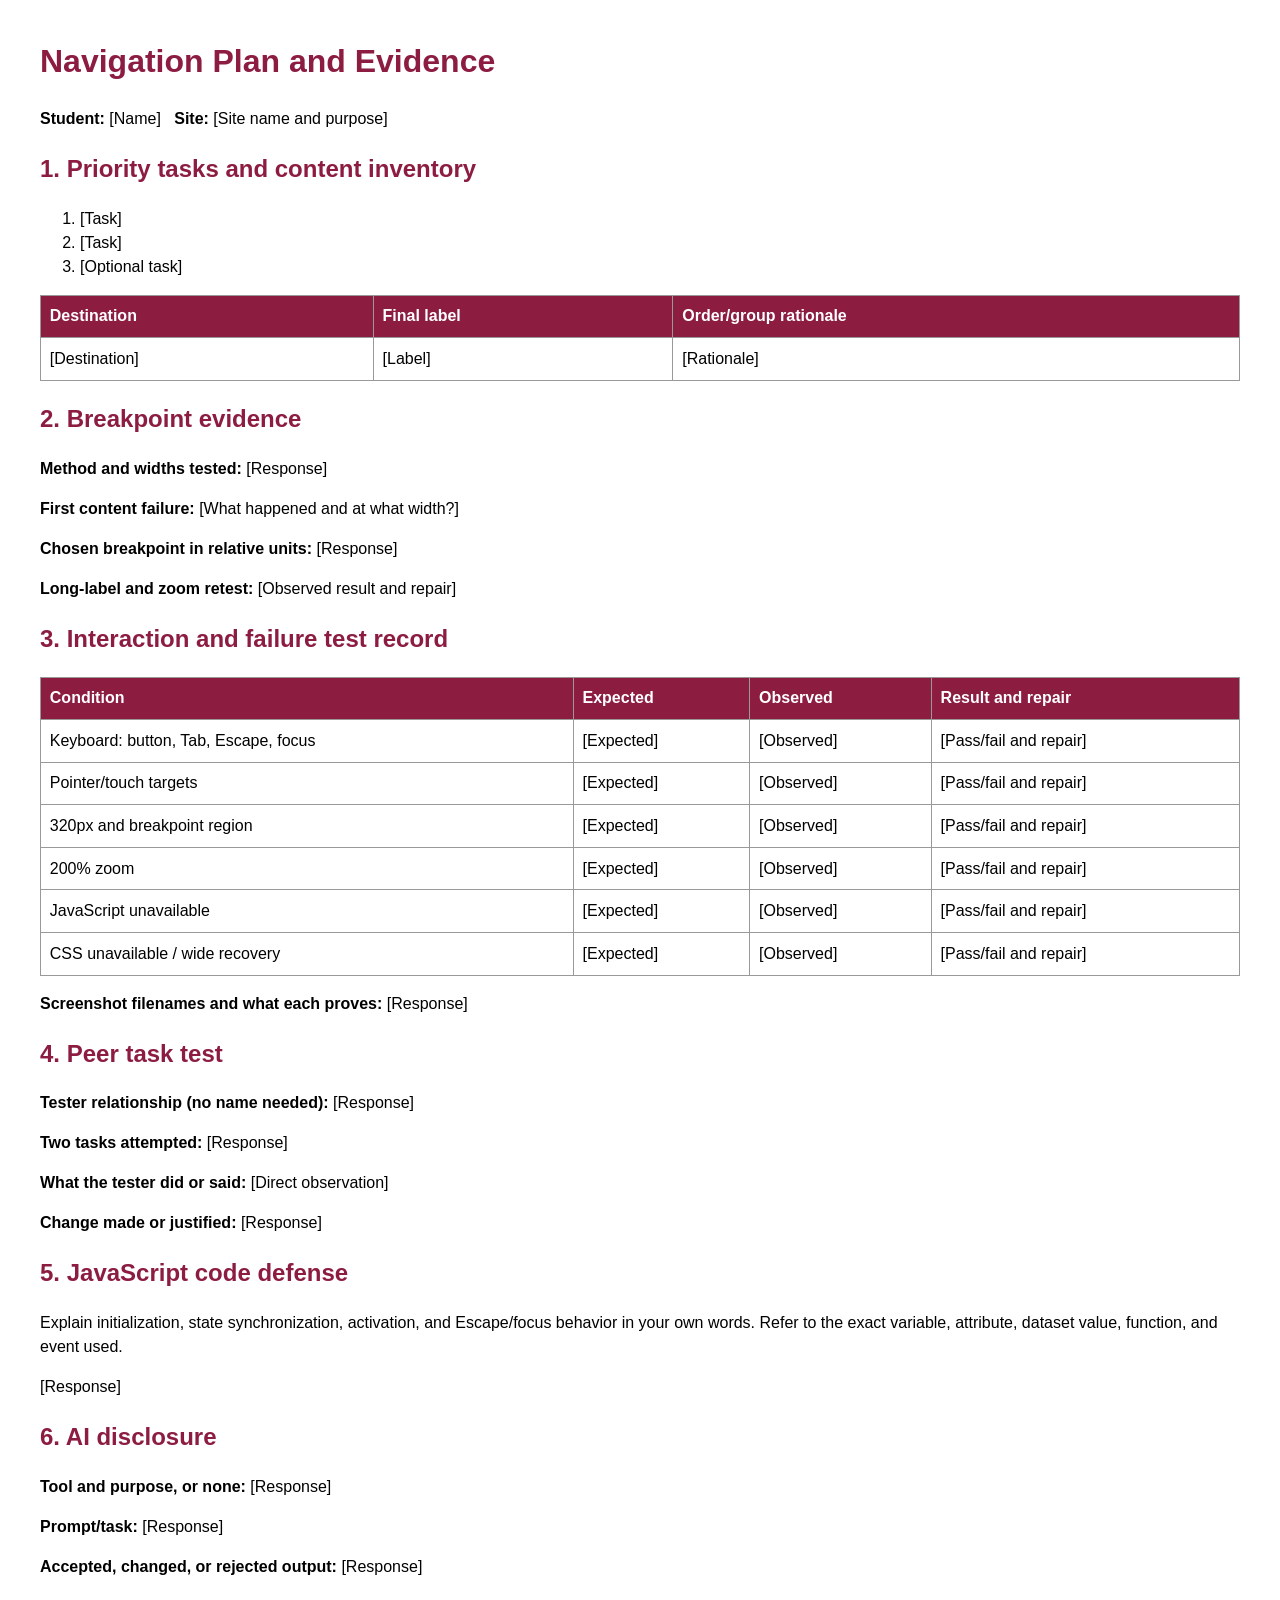
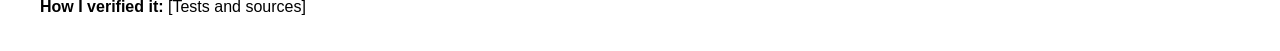
==== navigation-plan.html @ 3e5d2d66 "Add files via upload" ====
<!doctype html><html lang="en"><head><meta charset="utf-8"><title>Navigation Plan and Evidence</title><style>body{max-width:75rem;margin:auto;padding:1rem;font:1rem/1.5 Arial,sans-serif}h1,h2{color:#8c1d40}table{width:100%;border-collapse:collapse}th,td{border:1px solid #999;padding:.55rem;text-align:left;vertical-align:top}th{background:#8c1d40;color:#fff}</style></head><body>
<h1>Navigation Plan and Evidence</h1><p><strong>Student:</strong> [Name] &nbsp; <strong>Site:</strong> [Site name and purpose]</p>
<h2>1. Priority tasks and content inventory</h2><ol><li>[Task]</li><li>[Task]</li><li>[Optional task]</li></ol><table><tr><th>Destination</th><th>Final label</th><th>Order/group rationale</th></tr><tr><td>[Destination]</td><td>[Label]</td><td>[Rationale]</td></tr></table>
<h2>2. Breakpoint evidence</h2><p><strong>Method and widths tested:</strong> [Response]</p><p><strong>First content failure:</strong> [What happened and at what width?]</p><p><strong>Chosen breakpoint in relative units:</strong> [Response]</p><p><strong>Long-label and zoom retest:</strong> [Observed result and repair]</p>
<h2>3. Interaction and failure test record</h2><table><tr><th>Condition</th><th>Expected</th><th>Observed</th><th>Result and repair</th></tr><tr><td>Keyboard: button, Tab, Escape, focus</td><td>[Expected]</td><td>[Observed]</td><td>[Pass/fail and repair]</td></tr><tr><td>Pointer/touch targets</td><td>[Expected]</td><td>[Observed]</td><td>[Pass/fail and repair]</td></tr><tr><td>320px and breakpoint region</td><td>[Expected]</td><td>[Observed]</td><td>[Pass/fail and repair]</td></tr><tr><td>200% zoom</td><td>[Expected]</td><td>[Observed]</td><td>[Pass/fail and repair]</td></tr><tr><td>JavaScript unavailable</td><td>[Expected]</td><td>[Observed]</td><td>[Pass/fail and repair]</td></tr><tr><td>CSS unavailable / wide recovery</td><td>[Expected]</td><td>[Observed]</td><td>[Pass/fail and repair]</td></tr></table><p><strong>Screenshot filenames and what each proves:</strong> [Response]</p>
<h2>4. Peer task test</h2><p><strong>Tester relationship (no name needed):</strong> [Response]</p><p><strong>Two tasks attempted:</strong> [Response]</p><p><strong>What the tester did or said:</strong> [Direct observation]</p><p><strong>Change made or justified:</strong> [Response]</p>
<h2>5. JavaScript code defense</h2><p>Explain initialization, state synchronization, activation, and Escape/focus behavior in your own words. Refer to the exact variable, attribute, dataset value, function, and event used.</p><p>[Response]</p>
<h2>6. AI disclosure</h2><p><strong>Tool and purpose, or none:</strong> [Response]</p><p><strong>Prompt/task:</strong> [Response]</p><p><strong>Accepted, changed, or rejected output:</strong> [Response]</p><p><strong>How I verified it:</strong> [Tests and sources]</p>
</body></html>
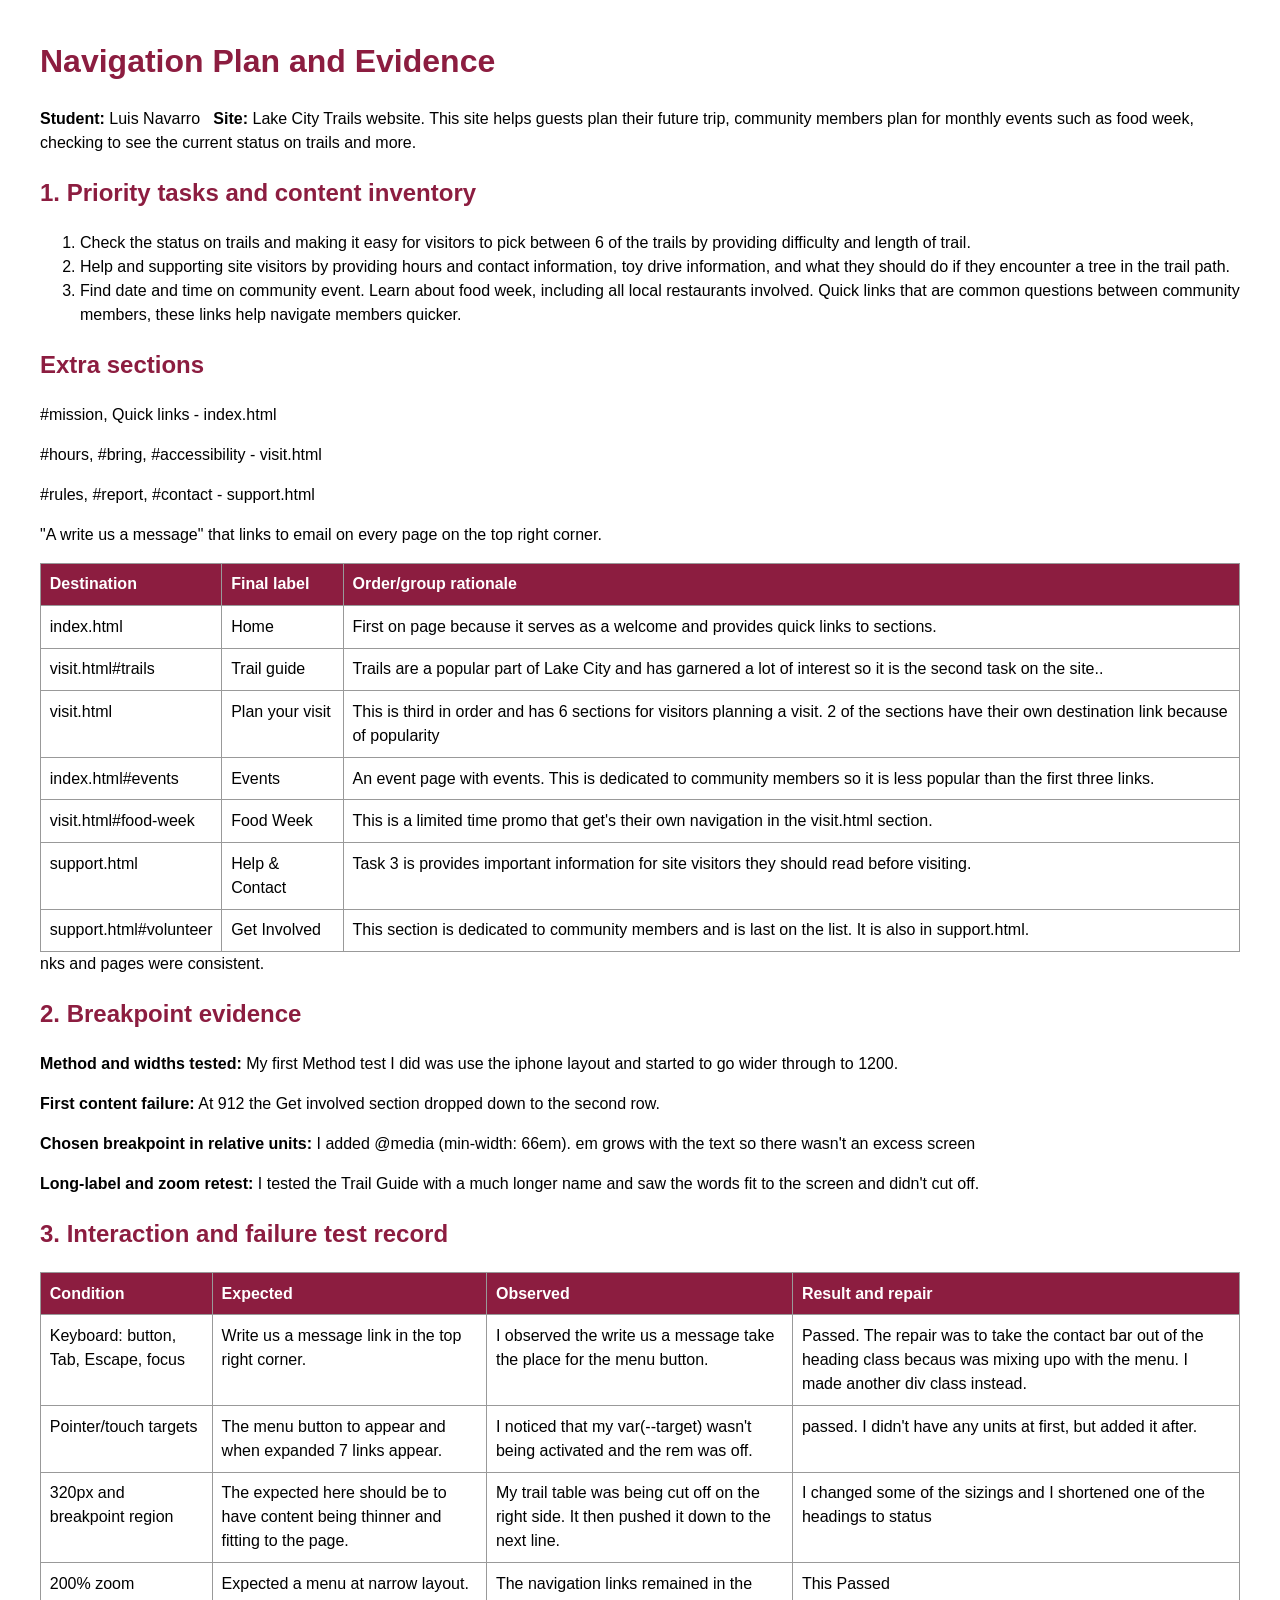
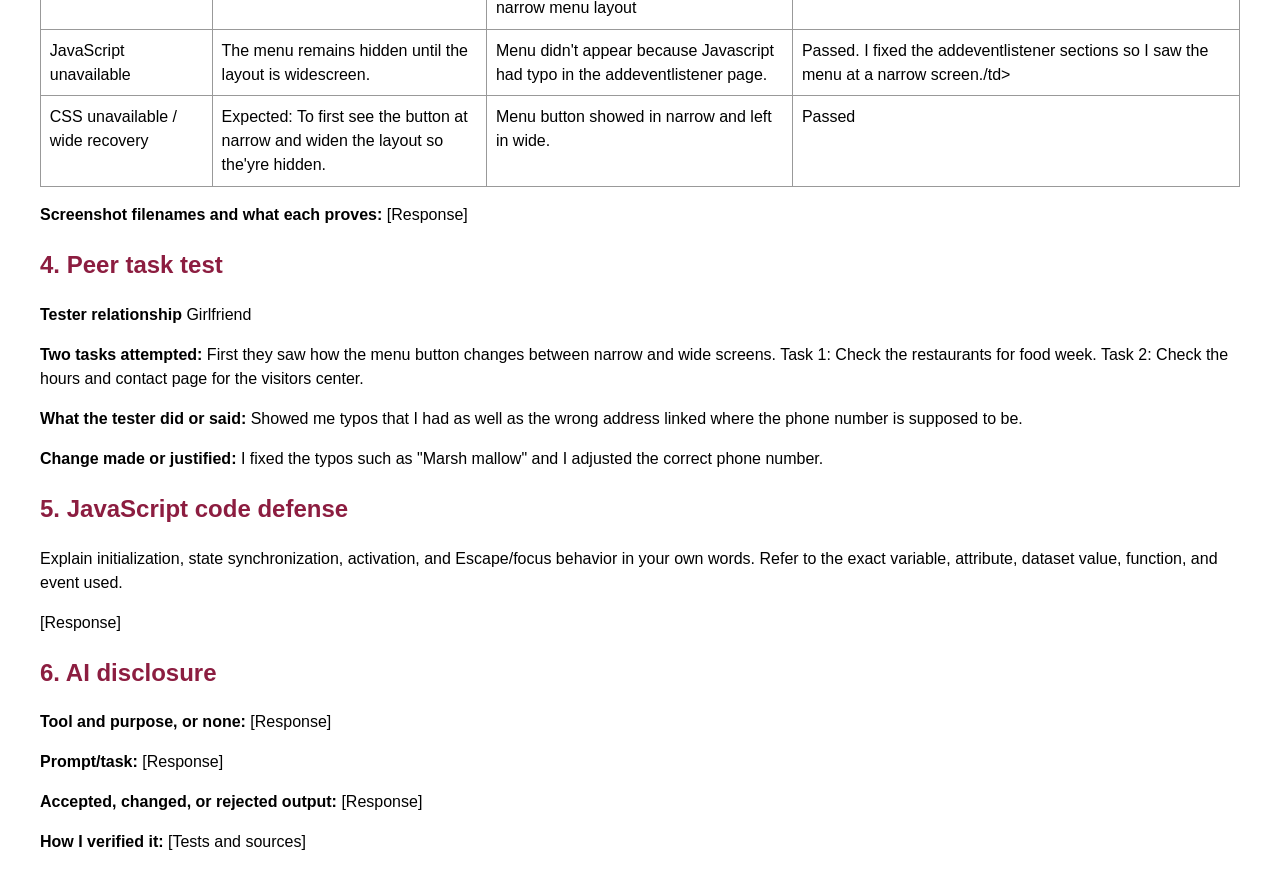
==== commit e3e7f951: "Navigation plan" ====
--- a/navigation-plan.html
+++ b/navigation-plan.html
@@ -1,9 +1,50 @@
 <!doctype html><html lang="en"><head><meta charset="utf-8"><title>Navigation Plan and Evidence</title><style>body{max-width:75rem;margin:auto;padding:1rem;font:1rem/1.5 Arial,sans-serif}h1,h2{color:#8c1d40}table{width:100%;border-collapse:collapse}th,td{border:1px solid #999;padding:.55rem;text-align:left;vertical-align:top}th{background:#8c1d40;color:#fff}</style></head><body>
-<h1>Navigation Plan and Evidence</h1><p><strong>Student:</strong> [Name] &nbsp; <strong>Site:</strong> [Site name and purpose]</p>
-<h2>1. Priority tasks and content inventory</h2><ol><li>[Task]</li><li>[Task]</li><li>[Optional task]</li></ol><table><tr><th>Destination</th><th>Final label</th><th>Order/group rationale</th></tr><tr><td>[Destination]</td><td>[Label]</td><td>[Rationale]</td></tr></table>
-<h2>2. Breakpoint evidence</h2><p><strong>Method and widths tested:</strong> [Response]</p><p><strong>First content failure:</strong> [What happened and at what width?]</p><p><strong>Chosen breakpoint in relative units:</strong> [Response]</p><p><strong>Long-label and zoom retest:</strong> [Observed result and repair]</p>
-<h2>3. Interaction and failure test record</h2><table><tr><th>Condition</th><th>Expected</th><th>Observed</th><th>Result and repair</th></tr><tr><td>Keyboard: button, Tab, Escape, focus</td><td>[Expected]</td><td>[Observed]</td><td>[Pass/fail and repair]</td></tr><tr><td>Pointer/touch targets</td><td>[Expected]</td><td>[Observed]</td><td>[Pass/fail and repair]</td></tr><tr><td>320px and breakpoint region</td><td>[Expected]</td><td>[Observed]</td><td>[Pass/fail and repair]</td></tr><tr><td>200% zoom</td><td>[Expected]</td><td>[Observed]</td><td>[Pass/fail and repair]</td></tr><tr><td>JavaScript unavailable</td><td>[Expected]</td><td>[Observed]</td><td>[Pass/fail and repair]</td></tr><tr><td>CSS unavailable / wide recovery</td><td>[Expected]</td><td>[Observed]</td><td>[Pass/fail and repair]</td></tr></table><p><strong>Screenshot filenames and what each proves:</strong> [Response]</p>
-<h2>4. Peer task test</h2><p><strong>Tester relationship (no name needed):</strong> [Response]</p><p><strong>Two tasks attempted:</strong> [Response]</p><p><strong>What the tester did or said:</strong> [Direct observation]</p><p><strong>Change made or justified:</strong> [Response]</p>
+<h1>Navigation Plan and Evidence</h1><p><strong>Student:</strong> Luis Navarro &nbsp; <strong>Site:</strong> Lake City Trails website. This site helps guests plan their future trip, community members plan for monthly events such as food week, checking to see the current status on trails and more. </p>
+<h2>1. Priority tasks and content inventory</h2><ol><li>Check the status on trails and making it easy for visitors to pick between 6 of the trails by providing difficulty and length of trail.</li><li>Help and supporting site visitors by providing hours and contact information, toy drive information, and what they should do if they encounter a tree in the trail path. </li><li>Find date and time on community event. Learn about food week, including all local restaurants involved. Quick links that are common questions between community members, these links help navigate members quicker. </li></ol>
+<table><tr><th>Destination</th><th>Final label</th><th>Order/group rationale</th></tr>
+<tr><td>index.html</td>
+<td>Home</td>
+<td>First on page because it serves as a welcome and provides quick links to sections. </td></tr>
+<tr><td>visit.html#trails</td>
+<td>Trail guide</td>
+<td>Trails are a popular part of Lake City and has garnered a lot of interest so it is the second task on the site..</td></tr>
+<tr><td>visit.html</td>
+<td>Plan your visit</td>
+<td>This is third in order and has 6 sections for visitors planning a visit. 2 of the sections have their own destination link because of popularity</td></tr>
+<tr><td>index.html#events</td>
+<td>Events</td>
+<td>An event page with events. This is dedicated to community members so it is less popular than the first three links.</td></tr>
+<tr><td>visit.html#food-week</td>
+<td>Food Week</td>
+<td>This is a limited time promo that get's their own navigation in the visit.html section.</td></tr>
+<tr><td>support.html</td>
+<td>Help & Contact</td>
+<td>Task 3 is provides important information for site visitors they should read before visiting.</td></tr>
+<tr><td>support.html#volunteer</td>
+<td>Get Involved</td>
+<td>This section is dedicated to community members and is last on the list. It is also in support.html.</td></tr>
+<h2>Extra sections</h2>
+<p>#mission, Quick links - index.html</p>
+<p>#hours, #bring, #accessibility - visit.html</p>
+<p>#rules, #report, #contact - support.html</p>
+<p>"A write us a message" that links to email on every page on the top right corner.</p>
+
+
+
+</table>nks and pages were consistent.
+
+<h2>2. Breakpoint evidence</h2><p><strong>Method and widths tested:</strong> My first Method test I did was use the iphone layout and started to go wider through to 1200.</p><p><strong>First content failure:</strong> At 912 the Get involved section dropped down to the second row.</p><p><strong>Chosen breakpoint in relative units:</strong> I added @media (min-width: 66em). em grows with the text so there wasn't an excess screen </p><p><strong>Long-label and zoom retest:</strong> I tested the Trail Guide with a much longer name and saw the words fit to the screen and didn't cut off.</p>
+<h2>3. Interaction and failure test record</h2><table><tr><th>Condition</th><th>Expected</th><th>Observed</th><th>Result and repair</th></tr>
+<tr><td>Keyboard: button, Tab, Escape, focus</td><td>Write us a message link in the top right corner.</td><td>I observed the write us a message take the place for the menu button.</td><td>Passed. The repair was to take the contact bar out of the heading class becaus was mixing upo with the menu. I made another div class instead.  </td></tr>
+<tr><td>Pointer/touch targets</td><td>The menu button to appear and when expanded 7 links appear.</td><td>I noticed that my var(--target) wasn't being activated and the rem was off.</td><td>passed. I didn't have any units at first, but added it after.</td></tr>
+<tr><td>320px and breakpoint region</td><td>The expected here should be to have content being thinner and fitting to the page.</td><td>My trail table was being cut off on the right side. It then pushed it down to the next line.</td><td>I changed some of the sizings and I shortened one of the headings to status</td></tr>
+<tr><td>200% zoom</td><td>Expected a menu at narrow layout.</td><td>The navigation links remained in the narrow menu layout</td><td>This Passed</td></tr>
+<tr><td>JavaScript unavailable</td><td>The menu remains hidden until the layout is widescreen.</td><td>Menu didn't appear because Javascript had typo in the addeventlistener page.</td><td>Passed. I fixed the addeventlistener sections so I saw the menu at a narrow screen./td></tr>
+<tr><td>CSS unavailable / wide recovery</td><td>Expected: To first see the button at narrow and widen the layout so the'yre hidden.</td><td>Menu button showed in narrow and left in wide.</td><td>Passed</td></tr></table><p><strong>Screenshot filenames and what each proves:</strong> [Response]</p>
+
+<h2>4. Peer task test</h2><p><strong>Tester relationship</strong> Girlfriend</p><p><strong>Two tasks attempted:</strong> First they saw how the menu button changes between narrow and wide screens. Task 1: Check the restaurants for food week. Task 2: Check the hours and contact page for the visitors center.</p><p><strong>What the tester did or said:</strong> Showed me typos that I had as well as the wrong address linked where the phone number is supposed to be.</p><p><strong>Change made or justified:</strong> I fixed the typos such as "Marsh mallow" and I adjusted the correct phone number.</p>
+
 <h2>5. JavaScript code defense</h2><p>Explain initialization, state synchronization, activation, and Escape/focus behavior in your own words. Refer to the exact variable, attribute, dataset value, function, and event used.</p><p>[Response]</p>
+
 <h2>6. AI disclosure</h2><p><strong>Tool and purpose, or none:</strong> [Response]</p><p><strong>Prompt/task:</strong> [Response]</p><p><strong>Accepted, changed, or rejected output:</strong> [Response]</p><p><strong>How I verified it:</strong> [Tests and sources]</p>
 </body></html>
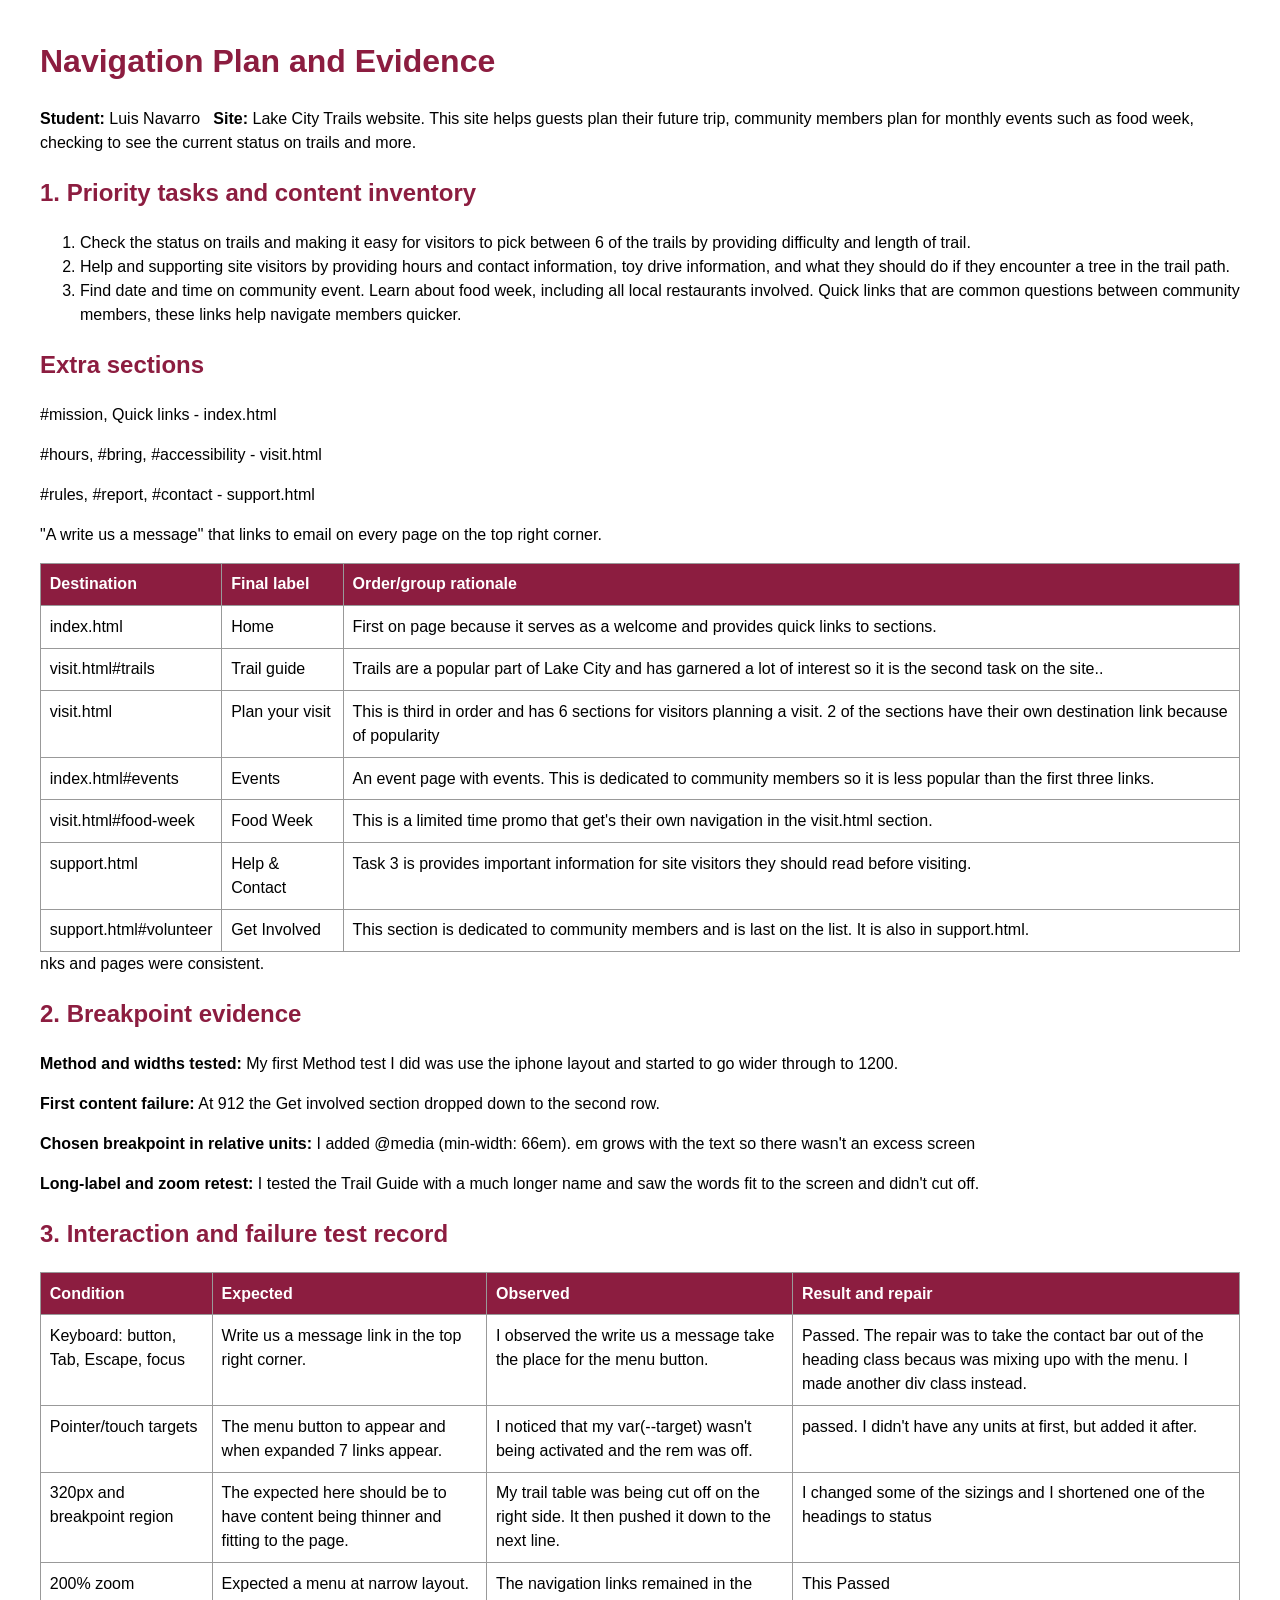
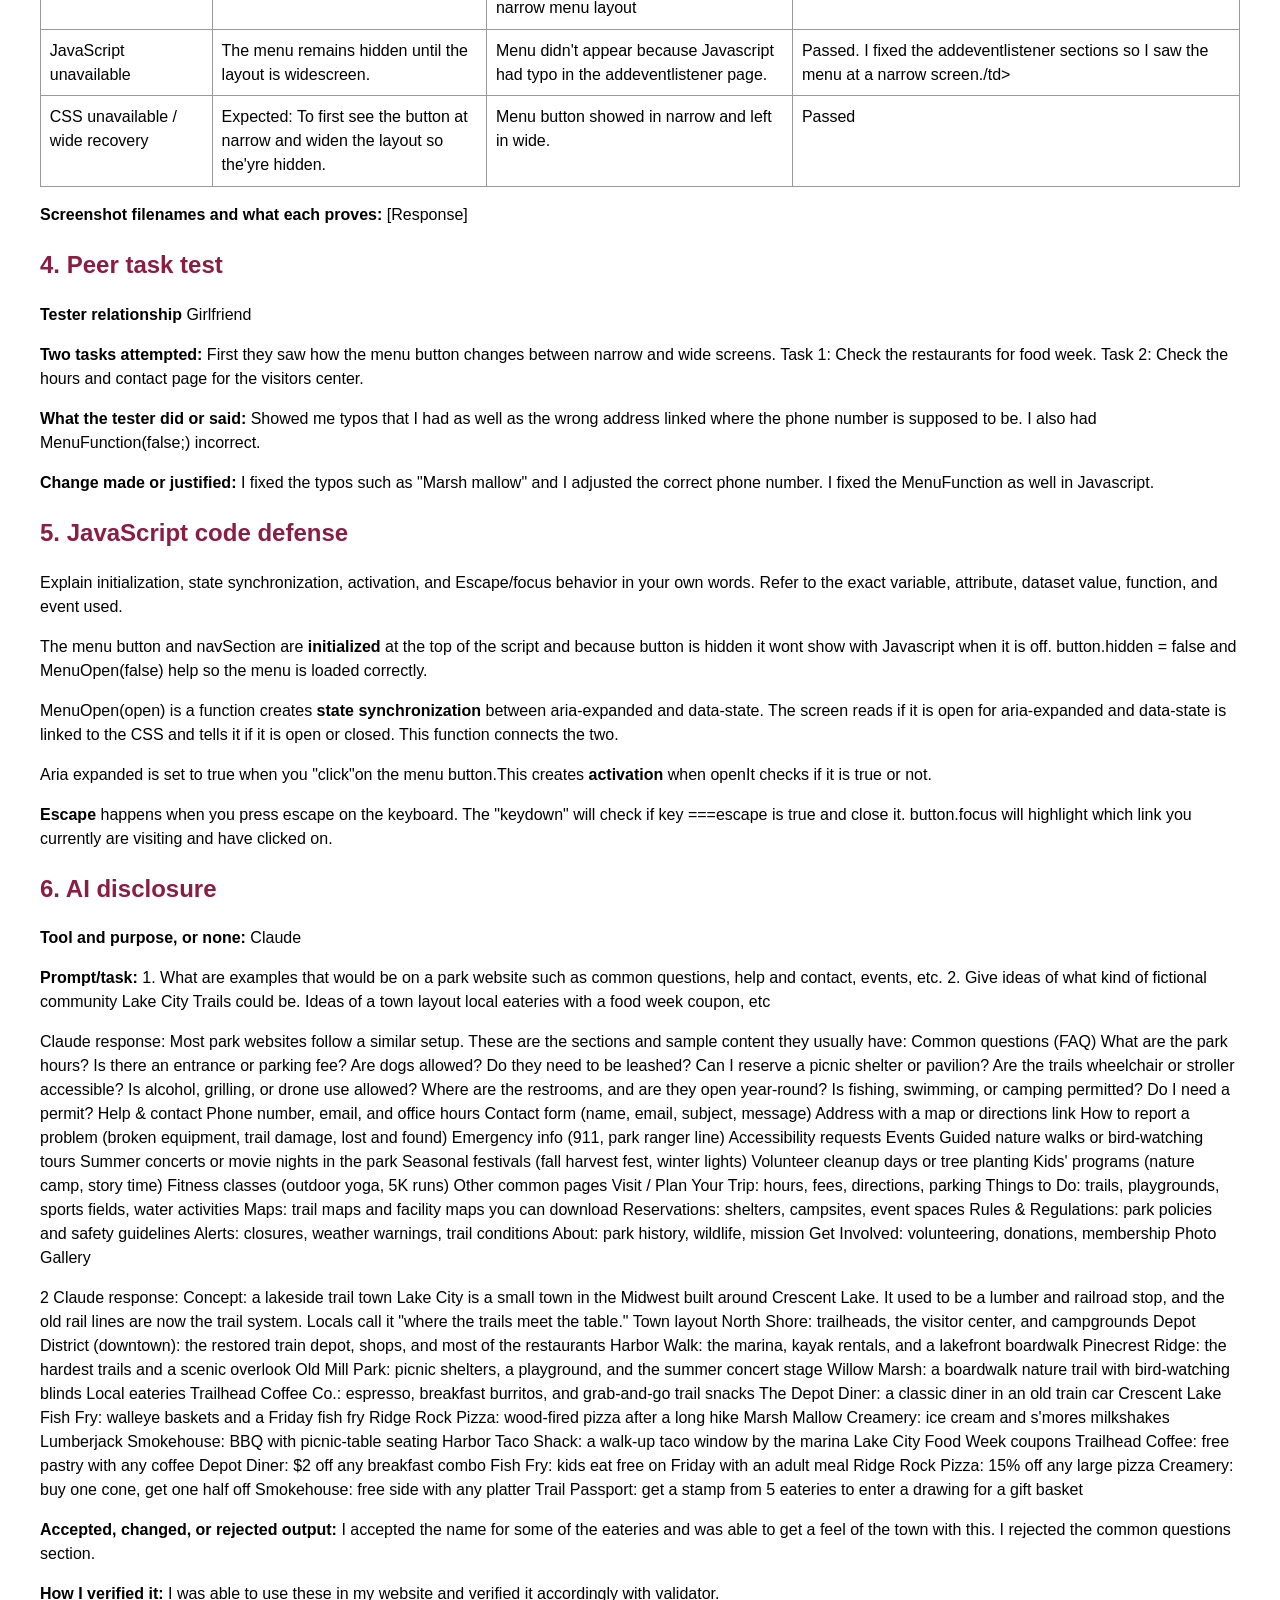
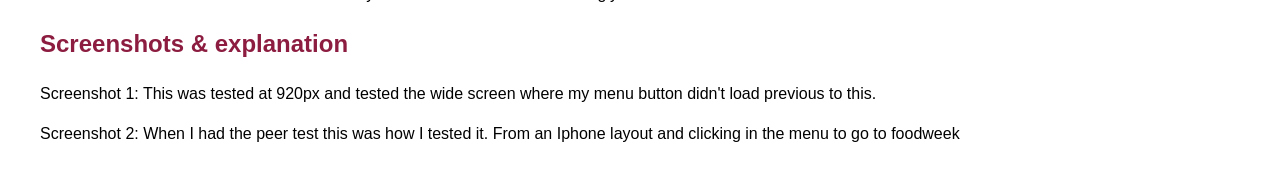
==== commit b1500d0c: "FInished navigation plan: Javascript code defense and AI disclosure" ====
--- a/navigation-plan.html
+++ b/navigation-plan.html
@@ -28,9 +28,6 @@
 <p>#hours, #bring, #accessibility - visit.html</p>
 <p>#rules, #report, #contact - support.html</p>
 <p>"A write us a message" that links to email on every page on the top right corner.</p>
-
-
-
 </table>nks and pages were consistent.
 
 <h2>2. Breakpoint evidence</h2><p><strong>Method and widths tested:</strong> My first Method test I did was use the iphone layout and started to go wider through to 1200.</p><p><strong>First content failure:</strong> At 912 the Get involved section dropped down to the second row.</p><p><strong>Chosen breakpoint in relative units:</strong> I added @media (min-width: 66em). em grows with the text so there wasn't an excess screen </p><p><strong>Long-label and zoom retest:</strong> I tested the Trail Guide with a much longer name and saw the words fit to the screen and didn't cut off.</p>
@@ -42,9 +39,89 @@
 <tr><td>JavaScript unavailable</td><td>The menu remains hidden until the layout is widescreen.</td><td>Menu didn't appear because Javascript had typo in the addeventlistener page.</td><td>Passed. I fixed the addeventlistener sections so I saw the menu at a narrow screen./td></tr>
 <tr><td>CSS unavailable / wide recovery</td><td>Expected: To first see the button at narrow and widen the layout so the'yre hidden.</td><td>Menu button showed in narrow and left in wide.</td><td>Passed</td></tr></table><p><strong>Screenshot filenames and what each proves:</strong> [Response]</p>
 
-<h2>4. Peer task test</h2><p><strong>Tester relationship</strong> Girlfriend</p><p><strong>Two tasks attempted:</strong> First they saw how the menu button changes between narrow and wide screens. Task 1: Check the restaurants for food week. Task 2: Check the hours and contact page for the visitors center.</p><p><strong>What the tester did or said:</strong> Showed me typos that I had as well as the wrong address linked where the phone number is supposed to be.</p><p><strong>Change made or justified:</strong> I fixed the typos such as "Marsh mallow" and I adjusted the correct phone number.</p>
+<h2>4. Peer task test</h2><p><strong>Tester relationship</strong> Girlfriend</p><p><strong>Two tasks attempted:</strong> First they saw how the menu button changes between narrow and wide screens. Task 1: Check the restaurants for food week. Task 2: Check the hours and contact page for the visitors center.</p><p><strong>What the tester did or said:</strong> Showed me typos that I had as well as the wrong address linked where the phone number is supposed to be. I also had MenuFunction(false;) incorrect.</p><p><strong>Change made or justified:</strong> I fixed the typos such as "Marsh mallow" and I adjusted the correct phone number. I fixed the MenuFunction as well in Javascript.</p>
 
-<h2>5. JavaScript code defense</h2><p>Explain initialization, state synchronization, activation, and Escape/focus behavior in your own words. Refer to the exact variable, attribute, dataset value, function, and event used.</p><p>[Response]</p>
+<h2>5. JavaScript code defense</h2><p>Explain initialization, state synchronization, activation, and Escape/focus behavior in your own words. Refer to the exact variable, attribute, dataset value, function, and event used.</p>
+<p>The menu button and navSection are <strong>initialized </strong>at the top of the script and because button is hidden it wont show with Javascript when it is off. button.hidden = false and MenuOpen(false) help so the menu is loaded correctly.</p>
+<p>MenuOpen(open) is a function creates <strong>state synchronization</strong> between aria-expanded and data-state. The screen reads if it is open for aria-expanded and data-state is linked to the CSS and tells it if it is open or closed. This function connects the two.</p>
+<p>Aria expanded is set to true when you "click"on the menu button.This creates <strong>activation </strong> when openIt checks if it is true or not.</p>
+<p><strong>Escape</strong> happens when you press escape on the keyboard. The "keydown" will check if key ===escape is true and close it. button.focus will highlight which link you currently are visiting and have clicked on.</p>
+<h2>6. AI disclosure</h2><p><strong>Tool and purpose, or none:</strong> Claude </p><p><strong>Prompt/task:</strong> 1. What are examples that would be on a park website such as common questions, help and contact, events, etc. 2. Give ideas of what kind of fictional community Lake City Trails could be. Ideas of a town layout local eateries with a food week coupon, etc</p>
+<p>Claude response: Most park websites follow a similar setup. These are the sections and sample content they usually have:
 
-<h2>6. AI disclosure</h2><p><strong>Tool and purpose, or none:</strong> [Response]</p><p><strong>Prompt/task:</strong> [Response]</p><p><strong>Accepted, changed, or rejected output:</strong> [Response]</p><p><strong>How I verified it:</strong> [Tests and sources]</p>
+Common questions (FAQ)
+
+What are the park hours?
+Is there an entrance or parking fee?
+Are dogs allowed? Do they need to be leashed?
+Can I reserve a picnic shelter or pavilion?
+Are the trails wheelchair or stroller accessible?
+Is alcohol, grilling, or drone use allowed?
+Where are the restrooms, and are they open year-round?
+Is fishing, swimming, or camping permitted? Do I need a permit?
+
+Help & contact
+
+Phone number, email, and office hours
+Contact form (name, email, subject, message)
+Address with a map or directions link
+How to report a problem (broken equipment, trail damage, lost and found)
+Emergency info (911, park ranger line)
+Accessibility requests
+
+Events
+
+Guided nature walks or bird-watching tours
+Summer concerts or movie nights in the park
+Seasonal festivals (fall harvest fest, winter lights)
+Volunteer cleanup days or tree planting
+Kids' programs (nature camp, story time)
+Fitness classes (outdoor yoga, 5K runs)
+
+Other common pages
+
+Visit / Plan Your Trip: hours, fees, directions, parking
+Things to Do: trails, playgrounds, sports fields, water activities
+Maps: trail maps and facility maps you can download
+Reservations: shelters, campsites, event spaces
+Rules & Regulations: park policies and safety guidelines
+Alerts: closures, weather warnings, trail conditions
+About: park history, wildlife, mission
+Get Involved: volunteering, donations, membership
+Photo Gallery</p>
+<p>2 Claude response: Concept: a lakeside trail town
+Lake City is a small town in the Midwest built around Crescent Lake. It used to be a lumber and railroad stop, and the old rail lines are now the trail system. Locals call it "where the trails meet the table."
+
+Town layout
+
+North Shore: trailheads, the visitor center, and campgrounds
+Depot District (downtown): the restored train depot, shops, and most of the restaurants
+Harbor Walk: the marina, kayak rentals, and a lakefront boardwalk
+Pinecrest Ridge: the hardest trails and a scenic overlook
+Old Mill Park: picnic shelters, a playground, and the summer concert stage
+Willow Marsh: a boardwalk nature trail with bird-watching blinds
+
+Local eateries
+
+Trailhead Coffee Co.: espresso, breakfast burritos, and grab-and-go trail snacks
+The Depot Diner: a classic diner in an old train car
+Crescent Lake Fish Fry: walleye baskets and a Friday fish fry
+Ridge Rock Pizza: wood-fired pizza after a long hike
+Marsh Mallow Creamery: ice cream and s'mores milkshakes
+Lumberjack Smokehouse: BBQ with picnic-table seating
+Harbor Taco Shack: a walk-up taco window by the marina
+
+Lake City Food Week coupons
+
+Trailhead Coffee: free pastry with any coffee
+Depot Diner: $2 off any breakfast combo
+Fish Fry: kids eat free on Friday with an adult meal
+Ridge Rock Pizza: 15% off any large pizza
+Creamery: buy one cone, get one half off
+Smokehouse: free side with any platter
+Trail Passport: get a stamp from 5 eateries to enter a drawing for a gift basket </p>
+<p><strong>Accepted, changed, or rejected output:</strong> I accepted the name for some of the eateries and was able to get a feel of the town with this. I rejected the common questions section.</p><p><strong>How I verified it:</strong> I was able to use these in my website and verified it accordingly with validator. </p>
+<h2>Screenshots & explanation</h2>
+<p>Screenshot 1: This was tested at 920px and tested the wide screen where my menu button didn't load previous to this.</p>
+<p>Screenshot 2: When I had the peer test this was how I tested it. From an Iphone layout and clicking in the menu to go to foodweek</p>
 </body></html>
